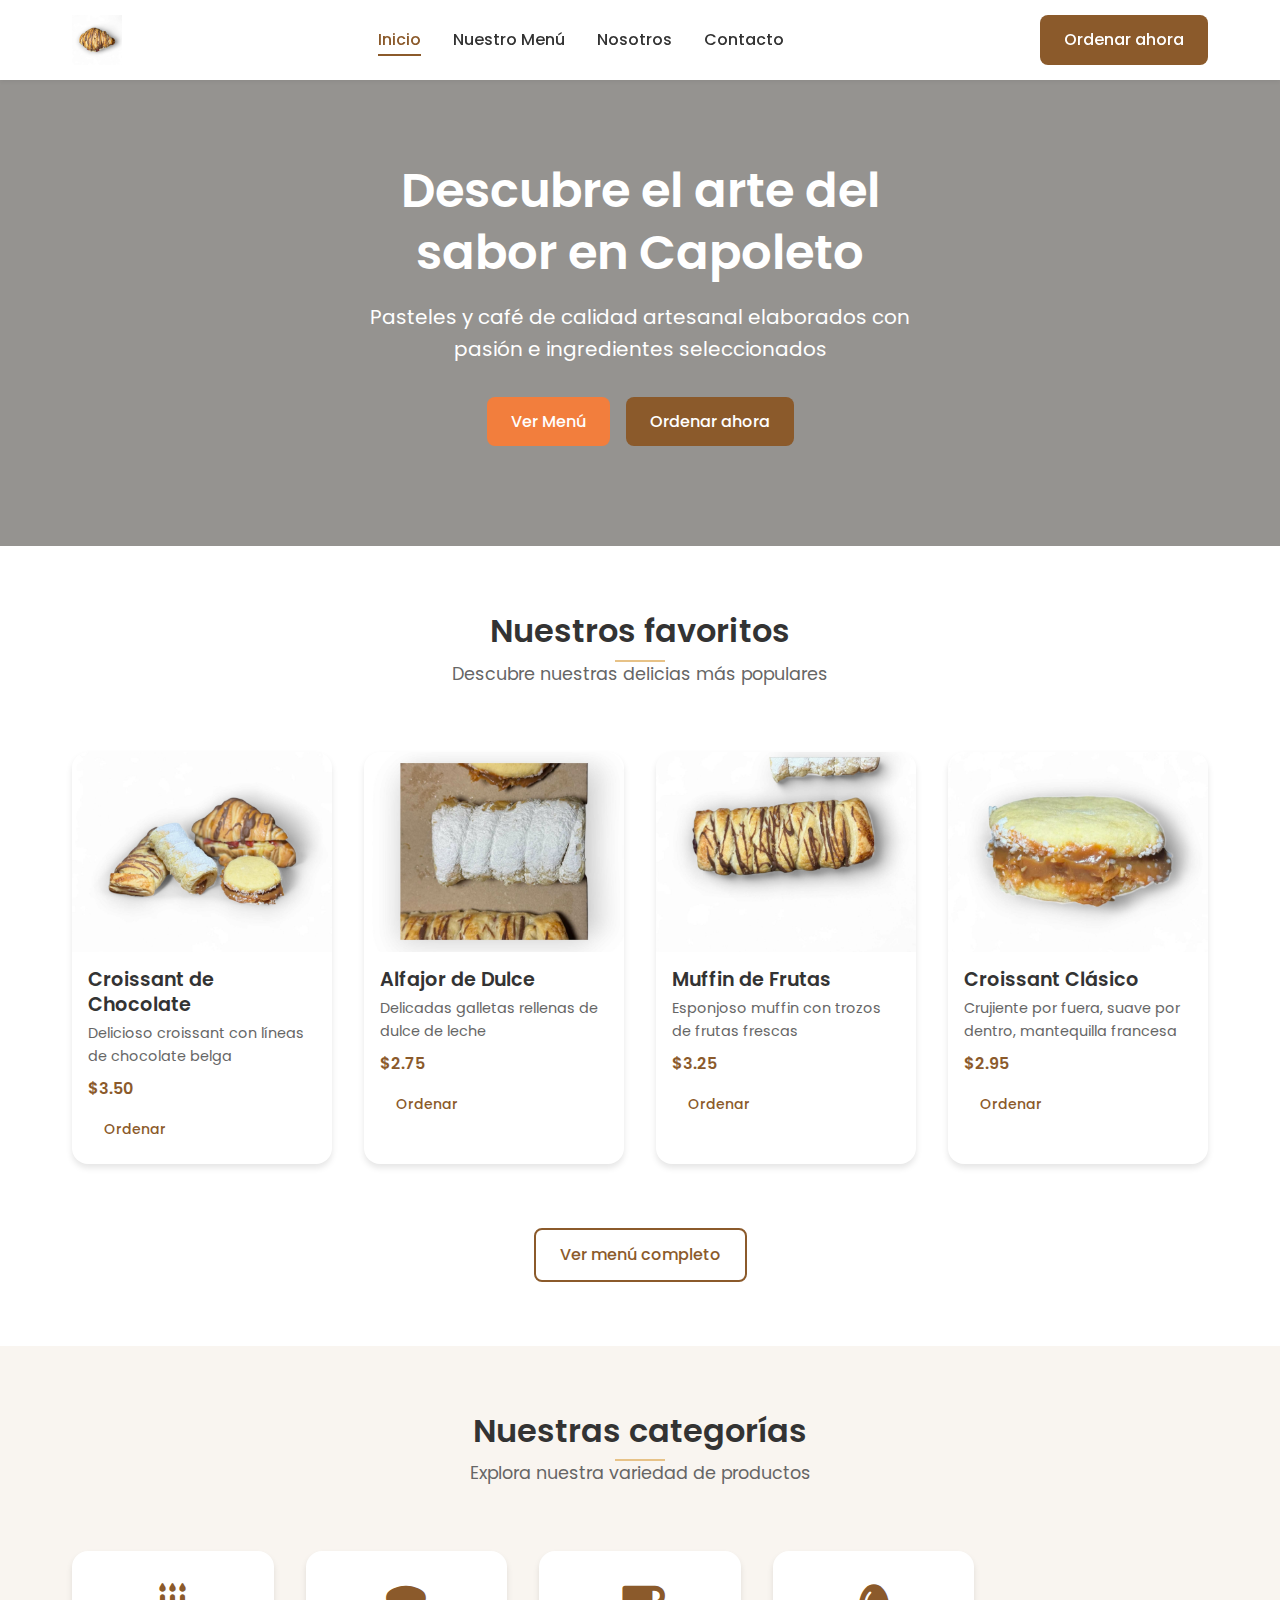
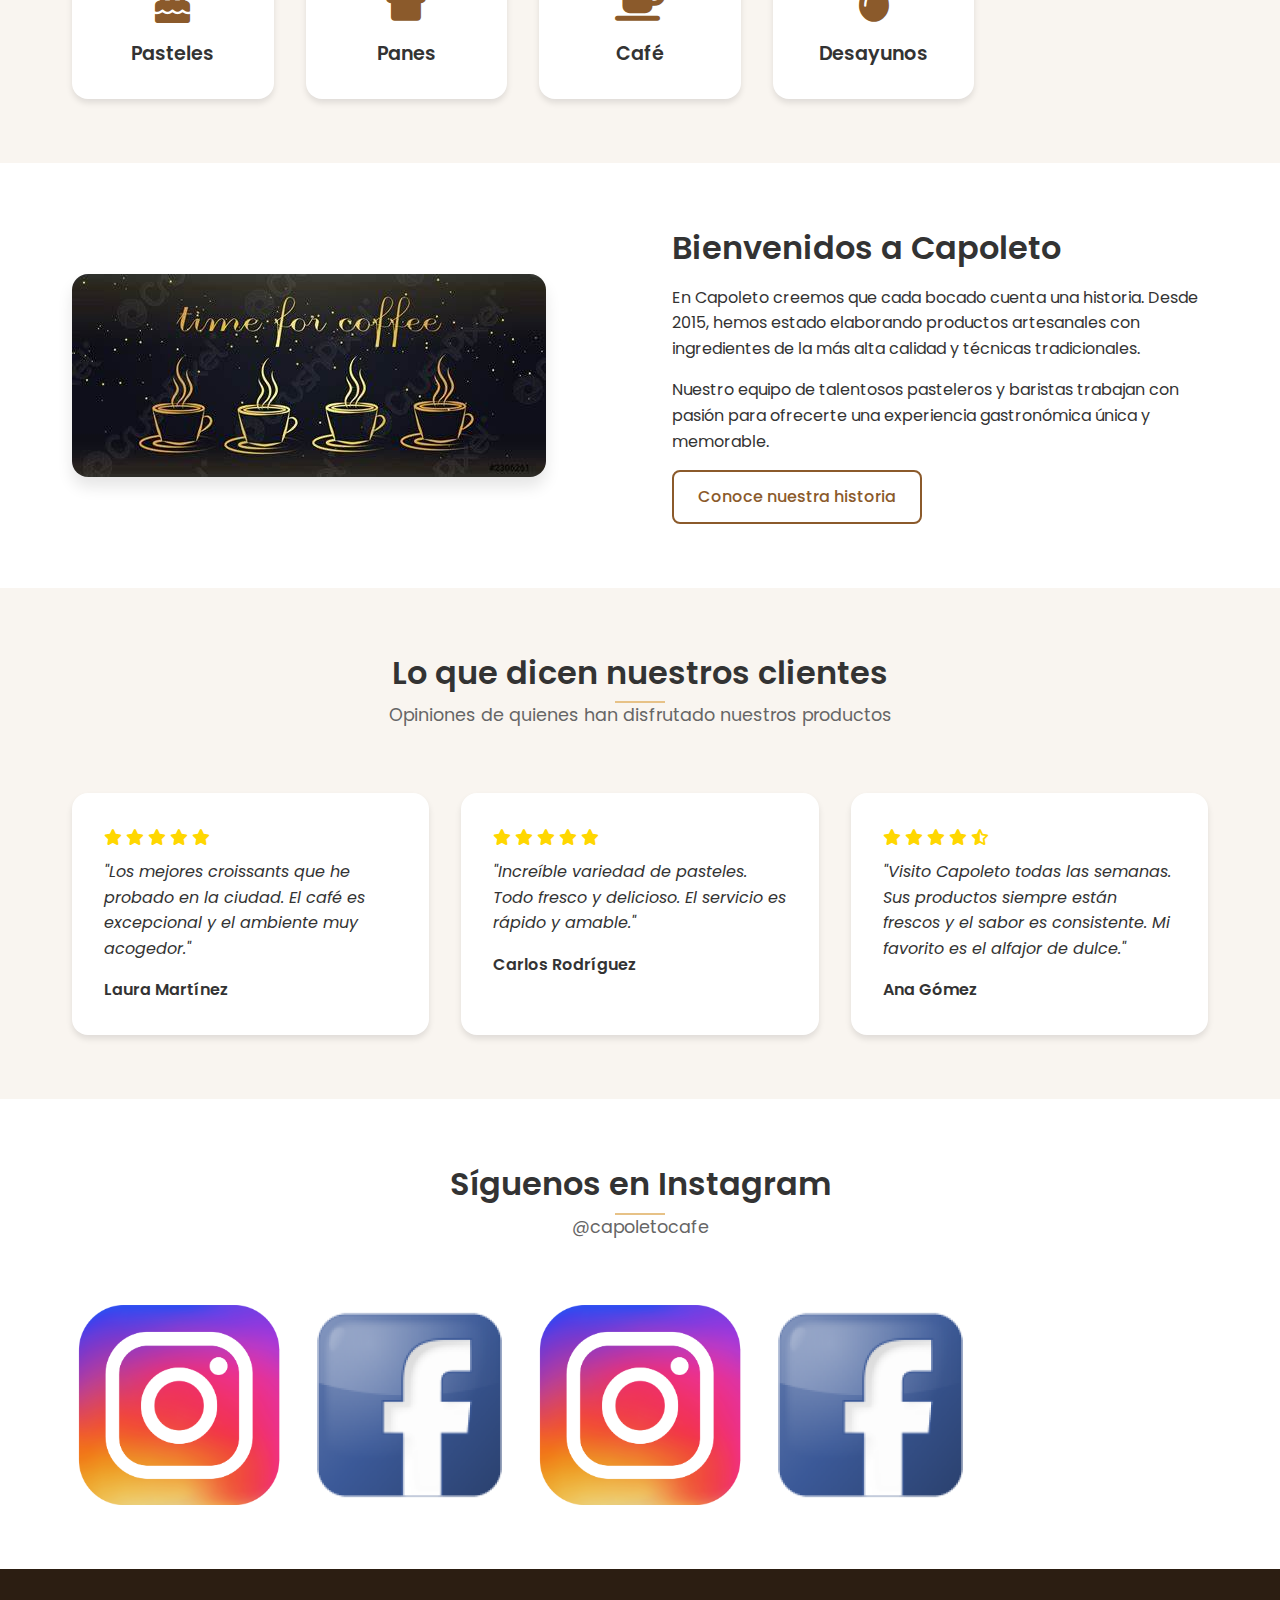
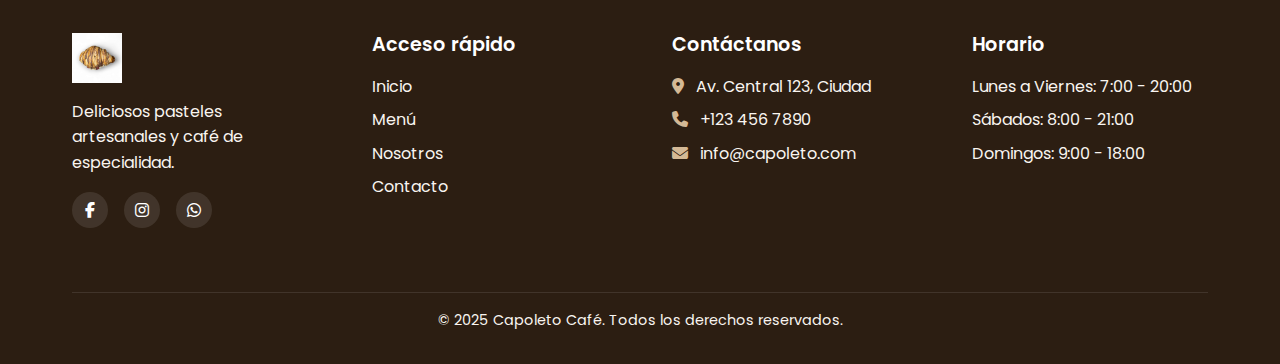
==== index.html @ 60fb5b4f "first commit" ====
<!DOCTYPE html>
<html lang="es">
<head>
    <meta charset="UTF-8">
    <meta name="viewport" content="width=device-width, initial-scale=1.0">
    <title>Capoleto Café | Sabores artesanales</title>
    <link rel="stylesheet" href="assets/css/style.css">
    <link rel="stylesheet" href="https://cdnjs.cloudflare.com/ajax/libs/font-awesome/6.4.0/css/all.min.css">
    <link rel="preconnect" href="https://fonts.googleapis.com">
    <link rel="preconnect" href="https://fonts.gstatic.com" crossorigin>
    <link href="https://fonts.googleapis.com/css2?family=Poppins:wght@300;400;500;600;700&display=swap" rel="stylesheet">
</head>
<body>
    <!-- Header -->
    <header class="header">
        <div class="container">
            <div class="header-wrapper">
                <div class="logo">
                    <a href="index.html">
                        <img src="assets/images/logo.jpg" alt="Capoleto Café">
                    </a>
                </div>
                <nav class="main-nav">
                    <ul>
                        <li><a href="index.html" class="active">Inicio</a></li>
                        <li><a href="menu.html">Nuestro Menú</a></li>
                        <li><a href="about.html">Nosotros</a></li>
                        <li><a href="contact.html">Contacto</a></li>
                    </ul>
                </nav>
                <div class="nav-buttons">
                    <a href="order.html" class="btn btn-primary">Ordenar ahora</a>
                    <button class="menu-toggle" id="menu-toggle">
                        <span></span>
                        <span></span>
                        <span></span>
                    </button>
                </div>
            </div>
        </div>
    </header>

    <!-- Hero Section -->
    <section class="hero">
        <div class="container">
            <div class="hero-content">
                <h1>Descubre el arte del sabor en Capoleto</h1>
                <p>Pasteles y café de calidad artesanal elaborados con pasión e ingredientes seleccionados</p>
                <div class="hero-buttons">
                    <a href="menu.html" class="btn btn-secondary">Ver Menú</a>
                    <a href="order.html" class="btn btn-primary">Ordenar ahora</a>
                </div>
            </div>
        </div>
    </section>

    <!-- Featured Products Section -->
    <section class="featured-products">
        <div class="container">
            <div class="section-header">
                <h2>Nuestros favoritos</h2>
                <p>Descubre nuestras delicias más populares</p>
            </div>
            <div class="products-grid">
                <div class="product-card">
                    <div class="product-image">
                        <img src="assets/images/products/pastry1.jpg" alt="Croissant de Chocolate">
                    </div>
                    <div class="product-info">
                        <h3>Croissant de Chocolate</h3>
                        <p>Delicioso croissant con líneas de chocolate belga</p>
                        <div class="product-price">$3.50</div>
                        <a href="order.html?product=croissant-chocolate" class="btn btn-sm">Ordenar</a>
                    </div>
                </div>
                <div class="product-card">
                    <div class="product-image">
                        <img src="assets/images/products/pastry2.jpg" alt="Alfajor de Dulce">
                    </div>
                    <div class="product-info">
                        <h3>Alfajor de Dulce</h3>
                        <p>Delicadas galletas rellenas de dulce de leche</p>
                        <div class="product-price">$2.75</div>
                        <a href="order.html?product=alfajor-dulce" class="btn btn-sm">Ordenar</a>
                    </div>
                </div>
                <div class="product-card">
                    <div class="product-image">
                        <img src="assets/images/products/pastry3.jpg" alt="Muffin de Frutas">
                    </div>
                    <div class="product-info">
                        <h3>Muffin de Frutas</h3>
                        <p>Esponjoso muffin con trozos de frutas frescas</p>
                        <div class="product-price">$3.25</div>
                        <a href="order.html?product=muffin-frutas" class="btn btn-sm">Ordenar</a>
                    </div>
                </div>
                <div class="product-card">
                    <div class="product-image">
                        <img src="assets/images/products/pastry4.jpg" alt="Croissant Clásico">
                    </div>
                    <div class="product-info">
                        <h3>Croissant Clásico</h3>
                        <p>Crujiente por fuera, suave por dentro, mantequilla francesa</p>
                        <div class="product-price">$2.95</div>
                        <a href="order.html?product=croissant-clasico" class="btn btn-sm">Ordenar</a>
                    </div>
                </div>
            </div>
            <div class="view-all">
                <a href="menu.html" class="btn btn-outline">Ver menú completo</a>
            </div>
        </div>
    </section>

    <!-- Categories Section -->
    <section class="categories">
        <div class="container">
            <div class="section-header">
                <h2>Nuestras categorías</h2>
                <p>Explora nuestra variedad de productos</p>
            </div>
            <div class="categories-grid">
                <a href="menu.html?category=pasteles" class="category-card">
                    <div class="category-icon">
                        <i class="fas fa-birthday-cake"></i>
                    </div>
                    <h3>Pasteles</h3>
                </a>
                <a href="menu.html?category=panes" class="category-card">
                    <div class="category-icon">
                        <i class="fas fa-bread-slice"></i>
                    </div>
                    <h3>Panes</h3>
                </a>
                <a href="menu.html?category=cafe" class="category-card">
                    <div class="category-icon">
                        <i class="fas fa-coffee"></i>
                    </div>
                    <h3>Café</h3>
                </a>
                <a href="menu.html?category=desayunos" class="category-card">
                    <div class="category-icon">
                        <i class="fas fa-egg"></i>
                    </div>
                    <h3>Desayunos</h3>
                </a>
            </div>
        </div>
    </section>

    <!-- About Us Preview Section -->
    <section class="about-preview">
        <div class="container">
            <div class="about-grid">
                <div class="about-image">
                    <img src="assets/images/about-cafe.jpeg" alt="Capoleto Café">
                </div>
                <div class="about-content">
                    <h2>Bienvenidos a Capoleto</h2>
                    <p>En Capoleto creemos que cada bocado cuenta una historia. Desde 2015, hemos estado elaborando productos artesanales con ingredientes de la más alta calidad y técnicas tradicionales.</p>
                    <p>Nuestro equipo de talentosos pasteleros y baristas trabajan con pasión para ofrecerte una experiencia gastronómica única y memorable.</p>
                    <a href="about.html" class="btn btn-outline">Conoce nuestra historia</a>
                </div>
            </div>
        </div>
    </section>

    <!-- Customer Reviews Section -->
    <section class="reviews">
        <div class="container">
            <div class="section-header">
                <h2>Lo que dicen nuestros clientes</h2>
                <p>Opiniones de quienes han disfrutado nuestros productos</p>
            </div>
            <div class="reviews-slider">
                <div class="review-card">
                    <div class="review-stars">
                        <i class="fas fa-star"></i>
                        <i class="fas fa-star"></i>
                        <i class="fas fa-star"></i>
                        <i class="fas fa-star"></i>
                        <i class="fas fa-star"></i>
                    </div>
                    <p class="review-text">"Los mejores croissants que he probado en la ciudad. El café es excepcional y el ambiente muy acogedor."</p>
                    <div class="reviewer">
                        <div class="reviewer-name">Laura Martínez</div>
                    </div>
                </div>
                <div class="review-card">
                    <div class="review-stars">
                        <i class="fas fa-star"></i>
                        <i class="fas fa-star"></i>
                        <i class="fas fa-star"></i>
                        <i class="fas fa-star"></i>
                        <i class="fas fa-star"></i>
                    </div>
                    <p class="review-text">"Increíble variedad de pasteles. Todo fresco y delicioso. El servicio es rápido y amable."</p>
                    <div class="reviewer">
                        <div class="reviewer-name">Carlos Rodríguez</div>
                    </div>
                </div>
                <div class="review-card">
                    <div class="review-stars">
                        <i class="fas fa-star"></i>
                        <i class="fas fa-star"></i>
                        <i class="fas fa-star"></i>
                        <i class="fas fa-star"></i>
                        <i class="fas fa-star-half-alt"></i>
                    </div>
                    <p class="review-text">"Visito Capoleto todas las semanas. Sus productos siempre están frescos y el sabor es consistente. Mi favorito es el alfajor de dulce."</p>
                    <div class="reviewer">
                        <div class="reviewer-name">Ana Gómez</div>
                    </div>
                </div>
            </div>
        </div>
    </section>

    <!-- Instagram Feed Section -->
    <section class="instagram-feed">
        <div class="container">
            <div class="section-header">
                <h2>Síguenos en Instagram</h2>
                <p>@capoletocafe</p>
            </div>
            <div class="instagram-grid">
                <a href="https://instagram.com/capoletocafe" class="instagram-item" target="_blank">
                    <img src="assets/images/redes/insta1.png" alt="Instagram Capoleto">
                </a>
                <a href="https://instagram.com/capoletocafe" class="instagram-item" target="_blank">
                    <img src="assets/images/redes/facebook.png" alt="Instagram Capoleto">
                </a>
                <a href="https://instagram.com/capoletocafe" class="instagram-item" target="_blank">
                    <img src="assets/images/redes/insta1.png" alt="Instagram Capoleto">
                </a>
                <a href="https://instagram.com/capoletocafe" class="instagram-item" target="_blank">
                    <img src="assets/images/redes/facebook.png" alt="Instagram Capoleto">
                </a>
            </div>
        </div>
    </section>

    <!-- Footer -->
    <footer class="footer">
        <div class="container">
            <div class="footer-grid">
                <div class="footer-info">
                    <img src="assets/images/logo.jpg" alt="Capoleto Café" class="footer-logo">
                    <p>Deliciosos pasteles artesanales y café de especialidad.</p>
                    <div class="social-links">
                        <a href="#" target="_blank"><i class="fab fa-facebook-f"></i></a>
                        <a href="#" target="_blank"><i class="fab fa-instagram"></i></a>
                        <a href="#" target="_blank"><i class="fab fa-whatsapp"></i></a>
                    </div>
                </div>
                <div class="footer-links">
                    <h4>Acceso rápido</h4>
                    <ul>
                        <li><a href="index.html">Inicio</a></li>
                        <li><a href="menu.html">Menú</a></li>
                        <li><a href="about.html">Nosotros</a></li>
                        <li><a href="contact.html">Contacto</a></li>
                    </ul>
                </div>
                <div class="footer-contact">
                    <h4>Contáctanos</h4>
                    <ul>
                        <li><i class="fas fa-map-marker-alt"></i> Av. Central 123, Ciudad</li>
                        <li><i class="fas fa-phone"></i> +123 456 7890</li>
                        <li><i class="fas fa-envelope"></i> info@capoleto.com</li>
                    </ul>
                </div>
                <div class="footer-hours">
                    <h4>Horario</h4>
                    <ul>
                        <li>Lunes a Viernes: 7:00 - 20:00</li>
                        <li>Sábados: 8:00 - 21:00</li>
                        <li>Domingos: 9:00 - 18:00</li>
                    </ul>
                </div>
            </div>
            <div class="footer-bottom">
                <p>&copy; 2025 Capoleto Café. Todos los derechos reservados.</p>
            </div>
        </div>
    </footer>

    <script src="assets/js/main.js"></script>
</body>
</html>
---- assets/css/style.css ----
/* 
* Capoleto Café - Main Stylesheet
* Author: Your Name
* Version: 1.0
*/

/* =========== Base Styles =========== */
:root {
    /* Colors */
    --primary-color: #8b5a2b;
    --primary-dark: #6a452a;
    --primary-light: #d4b996;
    --secondary-color: #f27e3d;
    --accent-color: #e7c287;
    --text-color: #333333;
    --text-light: #666666;
    --background-color: #ffffff;
    --background-alt: #f9f5f0;
    --border-color: #e1d7c6;
    --footer-bg: #2c1e12;
    --footer-text: #f9f5f0;
    
    /* Typography */
    --body-font: 'Poppins', sans-serif;
    --heading-font: 'Poppins', sans-serif;
    
    /* Spacing */
    --spacing-xs: 0.25rem;
    --spacing-sm: 0.5rem;
    --spacing-md: 1rem;
    --spacing-lg: 2rem;
    --spacing-xl: 4rem;
    
    /* Borders */
    --border-radius-sm: 4px;
    --border-radius-md: 8px;
    --border-radius-lg: 16px;
    --border-radius-xl: 24px;
    
    /* Shadows */
    --shadow-sm: 0 2px 4px rgba(0, 0, 0, 0.05);
    --shadow-md: 0 4px 6px rgba(0, 0, 0, 0.1);
    --shadow-lg: 0 10px 15px rgba(0, 0, 0, 0.1);
    
    /* Transitions */
    --transition-fast: 0.2s ease;
    --transition-normal: 0.3s ease;
    --transition-slow: 0.5s ease;
}

/* Reset & Base Styles */
* {
    margin: 0;
    padding: 0;
    box-sizing: border-box;
}

html {
    scroll-behavior: smooth;
}

body {
    font-family: var(--body-font);
    color: var(--text-color);
    line-height: 1.6;
    background-color: var(--background-color);
    font-size: 16px;
}

h1, h2, h3, h4, h5, h6 {
    font-family: var(--heading-font);
    font-weight: 600;
    line-height: 1.3;
    margin-bottom: var(--spacing-md);
    color: var(--text-color);
}

h1 {
    font-size: 2.5rem;
}

h2 {
    font-size: 2rem;
}

h3 {
    font-size: 1.5rem;
}

h4 {
    font-size: 1.25rem;
}

p {
    margin-bottom: var(--spacing-md);
}

a {
    color: var(--primary-color);
    text-decoration: none;
    transition: color var(--transition-fast);
}

a:hover {
    color: var(--primary-dark);
}

ul, ol {
    list-style-position: inside;
    margin-bottom: var(--spacing-md);
}

img {
    max-width: 100%;
    height: auto;
    display: block;
}

button, input, select, textarea {
    font-family: var(--body-font);
    font-size: 1rem;
}

/* =========== Layout =========== */
.container {
    width: 100%;
    max-width: 1200px;
    margin: 0 auto;
    padding: 0 var(--spacing-lg);
}

.section-header {
    text-align: center;
    margin-bottom: var(--spacing-xl);
}

.section-header h2 {
    position: relative;
    display: inline-block;
    margin-bottom: var(--spacing-sm);
}

.section-header h2:after {
    content: '';
    position: absolute;
    bottom: -10px;
    left: 50%;
    transform: translateX(-50%);
    width: 50px;
    height: 2px;
    background-color: var(--accent-color);
}

.section-header p {
    color: var(--text-light);
    font-size: 1.1rem;
}

/* =========== Components =========== */

/* Buttons */
.btn {
    display: inline-block;
    padding: 0.75rem 1.5rem;
    border-radius: var(--border-radius-md);
    font-weight: 500;
    text-align: center;
    cursor: pointer;
    transition: all var(--transition-fast);
    border: none;
    outline: none;
}

.btn-primary {
    background-color: var(--primary-color);
    color: white;
}

.btn-primary:hover {
    background-color: var(--primary-dark);
    color: white;
}

.btn-secondary {
    background-color: var(--secondary-color);
    color: white;
}

.btn-secondary:hover {
    background-color: #e06e30;
    color: white;
}

.btn-outline {
    background-color: transparent;
    border: 2px solid var(--primary-color);
    color: var(--primary-color);
}

.btn-outline:hover {
    background-color: var(--primary-color);
    color: white;
}

.btn-light {
    background-color: white;
    color: var(--primary-color);
}

.btn-light:hover {
    background-color: #f0f0f0;
}

.btn-sm {
    padding: 0.5rem 1rem;
    font-size: 0.875rem;
}

.btn-block {
    display: block;
    width: 100%;
}

/* Forms */
.form-group {
    margin-bottom: var(--spacing-md);
}

.form-group label {
    display: block;
    margin-bottom: var(--spacing-xs);
    font-weight: 500;
}

.form-group input,
.form-group select,
.form-group textarea {
    width: 100%;
    padding: 0.75rem;
    border: 1px solid var(--border-color);
    border-radius: var(--border-radius-sm);
    background-color: white;
    transition: border-color var(--transition-fast);
}

.form-group input:focus,
.form-group select:focus,
.form-group textarea:focus {
    border-color: var(--primary-color);
    outline: none;
}

/* =========== Header =========== */
.header {
    position: fixed;
    top: 0;
    left: 0;
    width: 100%;
    z-index: 1000;
    background-color: white;
    box-shadow: var(--shadow-sm);
    transition: all var(--transition-normal);
}

.header-wrapper {
    display: flex;
    align-items: center;
    justify-content: space-between;
    height: 80px;
}

.logo img {
    height: 50px;
}

.main-nav ul {
    display: flex;
    margin: 0;
    list-style: none;
}

.main-nav li {
    margin: 0 var(--spacing-md);
}

.main-nav a {
    font-weight: 500;
    color: var(--text-color);
    position: relative;
}

.main-nav a:hover, 
.main-nav a.active {
    color: var(--primary-color);
}

.main-nav a.active:after {
    content: '';
    position: absolute;
    bottom: -5px;
    left: 0;
    width: 100%;
    height: 2px;
    background-color: var(--primary-color);
}

.nav-buttons {
    display: flex;
    align-items: center;
}

.menu-toggle {
    display: none;
    background: none;
    border: none;
    cursor: pointer;
    margin-left: var(--spacing-md);
}

.menu-toggle span {
    display: block;
    width: 25px;
    height: 2px;
    background-color: var(--text-color);
    margin: 5px 0;
    transition: all var(--transition-fast);
}

/* =========== Hero Section =========== */
.hero {
    padding: 160px 0 100px;
    background-color: var(--background-alt);
    background-image: url('../images/hero-bg.jpg');
    background-size: cover;
    background-position: center;
    position: relative;
}

.hero:before {
    content: '';
    position: absolute;
    top: 0;
    left: 0;
    width: 100%;
    height: 100%;
    background-color: rgba(0, 0, 0, 0.4);
}

.hero-content {
    position: relative;
    max-width: 600px;
    text-align: center;
    margin: 0 auto;
}

.hero h1 {
    color: white;
    font-size: 3rem;
    margin-bottom: var(--spacing-md);
}

.hero p {
    color: white;
    font-size: 1.25rem;
    margin-bottom: var(--spacing-lg);
}

.hero-buttons {
    display: flex;
    justify-content: center;
    gap: var(--spacing-md);
}

/* =========== Featured Products Section =========== */
.featured-products {
    padding: var(--spacing-xl) 0;
}

.products-grid {
    display: grid;
    grid-template-columns: repeat(auto-fill, minmax(250px, 1fr));
    gap: var(--spacing-lg);
}

.product-card {
    background-color: white;
    border-radius: var(--border-radius-lg);
    overflow: hidden;
    box-shadow: var(--shadow-md);
    transition: transform var(--transition-normal);
}

.product-card:hover {
    transform: translateY(-5px);
}

.product-image {
    height: 200px;
    position: relative;
}

.product-image img {
    width: 100%;
    height: 100%;
    object-fit: cover;
}

.product-badge {
    position: absolute;
    top: 10px;
    right: 10px;
    background-color: var(--secondary-color);
    color: white;
    padding: 0.25rem 0.5rem;
    border-radius: var(--border-radius-sm);
    font-size: 0.75rem;
}

.product-info {
    padding: var(--spacing-md);
}

.product-info h3 {
    margin-bottom: var(--spacing-xs);
    font-size: 1.2rem;
}

.product-info p {
    color: var(--text-light);
    font-size: 0.9rem;
    margin-bottom: var(--spacing-sm);
}

.product-price {
    font-weight: 600;
    color: var(--primary-color);
    margin-bottom: var(--spacing-sm);
}

.view-all {
    text-align: center;
    margin-top: var(--spacing-xl);
}

/* =========== Categories Section =========== */
.categories {
    padding: var(--spacing-xl) 0;
    background-color: var(--background-alt);
}

.categories-grid {
    display: grid;
    grid-template-columns: repeat(auto-fill, minmax(200px, 1fr));
    gap: var(--spacing-lg);
}

.category-card {
    background-color: white;
    border-radius: var(--border-radius-lg);
    padding: var(--spacing-lg);
    text-align: center;
    box-shadow: var(--shadow-md);
    transition: all var(--transition-normal);
}

.category-card:hover {
    transform: translateY(-5px);
    background-color: var(--primary-color);
}

.category-card:hover h3,
.category-card:hover .category-icon i {
    color: white;
}

.category-icon {
    margin-bottom: var(--spacing-md);
}

.category-icon i {
    font-size: 2.5rem;
    color: var(--primary-color);
    transition: color var(--transition-normal);
}

.category-card h3 {
    font-size: 1.2rem;
    margin-bottom: 0;
    transition: color var(--transition-normal);
}

/* =========== About Preview Section =========== */
.about-preview {
    padding: var(--spacing-xl) 0;
}

.about-grid {
    display: grid;
    grid-template-columns: 1fr 1fr;
    gap: var(--spacing-xl);
    align-items: center;
}

.about-image img {
    border-radius: var(--border-radius-lg);
    box-shadow: var(--shadow-lg);
}

.about-content h2 {
    margin-bottom: var(--spacing-md);
}

.about-content p {
    margin-bottom: var(--spacing-md);
}

/* =========== Reviews Section =========== */
.reviews {
    padding: var(--spacing-xl) 0;
    background-color: var(--background-alt);
}

.reviews-slider {
    display: grid;
    grid-template-columns: repeat(auto-fill, minmax(300px, 1fr));
    gap: var(--spacing-lg);
}

.review-card {
    background-color: white;
    border-radius: var(--border-radius-lg);
    padding: var(--spacing-lg);
    box-shadow: var(--shadow-md);
}

.review-stars {
    color: gold;
    margin-bottom: var(--spacing-sm);
}

.review-text {
    font-style: italic;
    color: var(--text-color);
    margin-bottom: var(--spacing-md);
}

.reviewer {
    display: flex;
    align-items: center;
}

.reviewer-name {
    font-weight: 600;
}

/* =========== Instagram Feed Section =========== */
.instagram-feed {
    padding: var(--spacing-xl) 0;
}

.instagram-grid {
    display: grid;
    grid-template-columns: repeat(auto-fill, minmax(200px, 1fr));
    gap: var(--spacing-md);
}

.instagram-item {
    height: 200px;
    overflow: hidden;
    position: relative;
}

.instagram-item img {
    width: 100%;
    height: 100%;
    object-fit: cover;
    transition: transform var(--transition-normal);
}

.instagram-item:hover img {
    transform: scale(1.1);
}

/* =========== Footer =========== */
.footer {
    background-color: var(--footer-bg);
    color: var(--footer-text);
    padding-top: var(--spacing-xl);
}

.footer-grid {
    display: grid;
    grid-template-columns: repeat(auto-fit, minmax(200px, 1fr));
    gap: var(--spacing-xl);
    padding-bottom: var(--spacing-xl);
}

.footer-logo {
    height: 50px;
    margin-bottom: var(--spacing-md);
}

.footer-info p {
    margin-bottom: var(--spacing-md);
}

.social-links {
    display: flex;
    gap: var(--spacing-md);
}

.social-links a {
    display: flex;
    align-items: center;
    justify-content: center;
    width: 36px;
    height: 36px;
    background-color: rgba(255, 255, 255, 0.1);
    border-radius: 50%;
    color: white;
    transition: background-color var(--transition-fast);
}

.social-links a:hover {
    background-color: var(--primary-light);
    color: var(--primary-dark);
}

.footer h4 {
    color: white;
    margin-bottom: var(--spacing-md);
    font-size: 1.2rem;
}

.footer-links ul,
.footer-contact ul,
.footer-hours ul {
    list-style: none;
    margin: 0;
    padding: 0;
}

.footer-links li,
.footer-contact li,
.footer-hours li {
    margin-bottom: var(--spacing-sm);
}

.footer-links a {
    color: var(--footer-text);
    transition: color var(--transition-fast);
}

.footer-links a:hover {
    color: var(--primary-light);
}

.footer-contact i {
    margin-right: var(--spacing-sm);
    color: var(--primary-light);
}

.footer-bottom {
    text-align: center;
    padding: var(--spacing-md) 0;
    border-top: 1px solid rgba(255, 255, 255, 0.1);
    font-size: 0.9rem;
}

/* =========== Menu Page =========== */
.menu-hero {
    padding: 160px 0 80px;
    background-color: var(--background-alt);
    background-image: url('../images/menu-bg.jpg');
    background-size: cover;
    background-position: center;
    position: relative;
    text-align: center;
}

.menu-hero:before {
    content: '';
    position: absolute;
    top: 0;
    left: 0;
    width: 100%;
    height: 100%;
    background-color: rgba(0, 0, 0, 0.5);
}

.menu-hero-content {
    position: relative;
    max-width: 600px;
    margin: 0 auto;
}

.menu-hero h1 {
    color: white;
    font-size: 3rem;
    margin-bottom: var(--spacing-sm);
}

.menu-hero p {
    color: white;
    font-size: 1.25rem;
}

.menu-nav {
    background-color: white;
    box-shadow: var(--shadow-sm);
    padding: var(--spacing-md) 0;
    position: sticky;
    top: 80px;
    z-index: 100;
}

.menu-tabs {
    display: flex;
    justify-content: center;
    gap: var(--spacing-md);
    flex-wrap: wrap;
}

.menu-tab {
    padding: 0.5rem 1rem;
    background: none;
    border: none;
    cursor: pointer;
    font-weight: 500;
    color: var(--text-color);
    transition: color var(--transition-fast);
    position: relative;
}

.menu-tab:hover,
.menu-tab.active {
    color: var(--primary-color);
}

.menu-tab.active:after {
    content: '';
    position: absolute;
    bottom: -5px;
    left: 0;
    width: 100%;
    height: 2px;
    background-color: var(--primary-color);
}

.menu-products {
    padding: var(--spacing-xl) 0;
}

.order-banner {
    background-color: var(--primary-color);
    color: white;
    padding: var(--spacing-xl) 0;
    text-align: center;
}

.banner-content h2 {
    color: white;
    margin-bottom: var(--spacing-sm);
}

.banner-content p {
    margin-bottom: var(--spacing-lg);
    font-size: 1.1rem;
}

/* =========== About Page =========== */
.about-hero {
    padding: 160px 0 80px;
    background-color: var(--background-alt);
    background-image: url('../images/about-bg.jpg');
    background-size: cover;
    background-position: center;
    position: relative;
    text-align: center;
}

.about-hero:before {
    content: '';
    position: absolute;
    top: 0;
    left: 0;
    width: 100%;
    height: 100%;
    background-color: rgba(0, 0, 0, 0.5);
}

.about-hero-content {
    position: relative;
    max-width: 600px;
    margin: 0 auto;
}

.about-hero h1 {
    color: white;
    font-size: 3rem;
    margin-bottom: var(--spacing-sm);
}

.about-hero p {
    color: white;
    font-size: 1.25rem;
}

.our-story {
    padding: var(--spacing-xl) 0;
}

.story-content {
    display: grid;
    grid-template-columns: 1fr 1fr;
    gap: var(--spacing-xl);
    align-items: center;
}

.story-image img {
    border-radius: var(--border-radius-lg);
    box-shadow: var(--shadow-lg);
}

.our-values {
    padding: var(--spacing-xl) 0;
    background-color: var(--background-alt);
}

.values-grid {
    display: grid;
    grid-template-columns: repeat(auto-fill, minmax(250px, 1fr));
    gap: var(--spacing-lg);
}

.value-card {
    background-color: white;
    border-radius: var(--border-radius-lg);
    padding: var(--spacing-lg);
    text-align: center;
    box-shadow: var(--shadow-md);
}

.value-icon {
    width: 80px;
    height: 80px;
    background-color: var(--primary-light);
    border-radius: 50%;
    display: flex;
    align-items: center;
    justify-content: center;
    margin: 0 auto var(--spacing-md);
}

.value-icon i {
    font-size: 2rem;
    color: var(--primary-dark);
}

.value-card h3 {
    margin-bottom: var(--spacing-sm);
}

.our-team {
    padding: var(--spacing-xl) 0;
}

.team-grid {
    display: grid;
    grid-template-columns: repeat(auto-fill, minmax(250px, 1fr));
    gap: var(--spacing-lg);
}

.team-member {
    text-align: center;
}

.member-image {
    width: 200px;
    height: 200px;
    border-radius: 50%;
    overflow: hidden;
    margin: 0 auto var(--spacing-md);
    box-shadow: var(--shadow-md);
}

.member-image img {
    width: 100%;
    height: 100%;
    object-fit: cover;
}

.team-member h3 {
    margin-bottom: var(--spacing-xs);
}

.member-role {
    color: var(--primary-color);
    font-weight: 500;
    margin-bottom: var(--spacing-sm);
}

.member-bio {
    font-size: 0.9rem;
}

.testimonials {
    padding: var(--spacing-xl) 0;
    background-color: var(--background-alt);
}

.testimonials-slider {
    display: grid;
    grid-template-columns: repeat(auto-fill, minmax(300px, 1fr));
    gap: var(--spacing-lg);
}

.testimonial-card {
    background-color: white;
    border-radius: var(--border-radius-lg);
    overflow: hidden;
    box-shadow: var(--shadow-md);
}

.testimonial-content {
    padding: var(--spacing-lg);
}

.testimonial-content i {
    font-size: 1.5rem;
    color: var(--primary-light);
    margin-bottom: var(--spacing-md);
}

.testimonial-content p {
    font-style: italic;
    margin-bottom: var(--spacing-lg);
}

.testimonial-author {
    display: flex;
    align-items: center;
}

.author-image {
    width: 60px;
    height: 60px;
    border-radius: 50%;
    overflow: hidden;
    margin-right: var(--spacing-md);
}

.author-image img {
    width: 100%;
    height: 100%;
    object-fit: cover;
}

.author-info h4 {
    margin-bottom: 0;
}

.author-info p {
    margin-bottom: 0;
    font-size: 0.9rem;
    color: var(--text-light);
}

.join-team {
    padding: var(--spacing-xl) 0;
}

.join-content {
    display: grid;
    grid-template-columns: 1fr 1fr;
    gap: var(--spacing-xl);
    align-items: center;
}

.join-text h2 {
    margin-bottom: var(--spacing-md);
}

.join-text p {
    margin-bottom: var(--spacing-lg);
}

.join-image img {
    border-radius: var(--border-radius-lg);
    box-shadow: var(--shadow-lg);
}

/* =========== Contact Page =========== */
.contact-hero {
    padding: 160px 0 80px;
    background-color: var(--background-alt);
    background-image: url('../images/contact-bg.jpg');
    background-size: cover;
    background-position: center;
    position: relative;
    text-align: center;
}

.contact-hero:before {
    content: '';
    position: absolute;
    top: 0;
    left: 0;
    width: 100%;
    height: 100%;
    background-color: rgba(0, 0, 0, 0.5);
}

.contact-hero-content {
    position: relative;
    max-width: 600px;
    margin: 0 auto;
}

.contact-hero h1 {
    color: white;
    font-size: 3rem;
    margin-bottom: var(--spacing-sm);
}

.contact-hero p {
    color: white;
    font-size: 1.25rem;
}

.contact-info {
    padding: var(--spacing-xl) 0;
}

.contact-grid {
    display: grid;
    grid-template-columns: repeat(auto-fill, minmax(250px, 1fr));
    gap: var(--spacing-lg);
}

.contact-card {
    background-color: white;
    border-radius: var(--border-radius-lg);
    padding: var(--spacing-lg);
    text-align: center;
    box-shadow: var(--shadow-md);
}

.contact-icon {
    width: 70px;
    height: 70px;
    background-color: var(--primary-light);
    border-radius: 50%;
    display: flex;
    align-items: center;
    justify-content: center;
    margin: 0 auto var(--spacing-md);
}

.contact-icon i {
    font-size: 1.5rem;
    color: var(--primary-dark);
}

.contact-card h3 {
    margin-bottom: var(--spacing-sm);
}

.contact-card p {
    margin-bottom: var(--spacing-xs);
    font-size: 0.9rem;
}

.contact-form-section {
    padding: var(--spacing-xl) 0;
    background-color: var(--background-alt);
}

.contact-wrapper {
    display: grid;
    grid-template-columns: 1fr 1fr;
    gap: var(--spacing-xl);
}

.contact-form {
    display: grid;
    grid-template-columns: 1fr 1fr;
    gap: var(--spacing-md);
}

.full-width {
    grid-column: span 2;
}

.map-container {
    height: 100%;
    min-height: 400px;
    border-radius: var(--border-radius-lg);
    overflow: hidden;
    box-shadow: var(--shadow-md);
}

.map-container iframe {
    border: 0;
}

.faq-section {
    padding: var(--spacing-xl) 0;
}

.faq-container {
    max-width: 800px;
    margin: 0 auto;
}

.faq-item {
    border-bottom: 1px solid var(--border-color);
    margin-bottom: var(--spacing-md);
}

.faq-question {
    display: flex;
    justify-content: space-between;
    align-items: center;
    padding: var(--spacing-md) 0;
    cursor: pointer;
}

.faq-question h3 {
    margin-bottom: 0;
    font-size: 1.1rem;
}

.faq-answer {
    padding-bottom: var(--spacing-md);
    display: none;
}

.faq-icon i {
    transition: transform var(--transition-fast);
}

.faq-item.active .faq-icon i {
    transform: rotate(180deg);
}

.newsletter {
    padding: var(--spacing-xl) 0;
    background-color: var(--primary-color);
    color: white;
}

.newsletter-content {
    max-width: 600px;
    margin: 0 auto;
    text-align: center;
}

.newsletter-text h2 {
    color: white;
    margin-bottom: var(--spacing-sm);
}

.newsletter-text p {
    margin-bottom: var(--spacing-lg);
}

.newsletter-form {
    display: flex;
    gap: var(--spacing-sm);
}

.newsletter-form input {
    flex: 1;
    padding: 0.75rem;
    border: none;
    border-radius: var(--border-radius-md);
}

/* =========== Order Page =========== */
.order-process {
    padding: 160px 0 var(--spacing-xl);
}

.order-steps {
    display: flex;
    justify-content: center;
    margin-bottom: var(--spacing-xl);
}

.step {
    display: flex;
    flex-direction: column;
    align-items: center;
    margin: 0 var(--spacing-lg);
    position: relative;
}

.step:not(:last-child):after {
    content: '';
    position: absolute;
    top: 25px;
    right: -70px;
    width: 60px;
    height: 2px;
    background-color: var(--border-color);
}

.step.active .step-number {
    background-color: var(--primary-color);
    color: white;
}

.step-number {
    width: 50px;
    height: 50px;
    border-radius: 50%;
    background-color: var(--background-alt);
    display: flex;
    align-items: center;
    justify-content: center;
    font-weight: 600;
    margin-bottom: var(--spacing-sm);
    border: 2px solid var(--primary-color);
    color: var(--primary-color);
}

.step-text {
    font-weight: 500;
}

.order-content {
    display: grid;
    grid-template-columns: 2fr 1fr;
    gap: var(--spacing-xl);
}

.hidden {
    display: none;
}

.order-categories {
    display: flex;
    flex-wrap: wrap;
    gap: var(--spacing-sm);
    margin-bottom: var(--spacing-lg);
}

.category-btn {
    padding: 0.5rem 1rem;
    background-color: var(--background-alt);
    border: none;
    border-radius: var(--border-radius-sm);
    cursor: pointer;
    font-weight: 500;
}

.category-btn.active {
    background-color: var(--primary-color);
    color: white;
}

.order-items {
    display: grid;
    gap: var(--spacing-md);
}

.order-item {
    display: grid;
    grid-template-columns: 80px 1fr auto;
    align-items: center;
    gap: var(--spacing-md);
    padding: var(--spacing-md);
    background-color: white;
    border-radius: var(--border-radius-md);
    box-shadow: var(--shadow-sm);
}

.item-image {
    width: 80px;
    height: 80px;
    border-radius: var(--border-radius-sm);
    overflow: hidden;
}

.item-image img {
    width: 100%;
    height: 100%;
    object-fit: cover;
}

.item-details h3 {
    font-size: 1.1rem;
    margin-bottom: var(--spacing-xs);
}

.item-details p {
    font-size: 0.9rem;
    color: var(--text-light);
    margin-bottom: var(--spacing-xs);
}

.item-price {
    font-weight: 600;
    color: var(--primary-color);
}

.item-quantity {
    display: flex;
    align-items: center;
}

.quantity-btn {
    width: 30px;
    height: 30px;
    border: none;
    background-color: var(--background-alt);
    border-radius: 50%;
    display: flex;
    align-items: center;
    justify-content: center;
    cursor: pointer;
    font-weight: bold;
}

.item-quantity input {
    width: 40px;
    text-align: center;
    border: none;
    background: none;
    font-weight: 600;
    margin: 0 var(--spacing-sm);
}

.order-summary {
    background-color: white;
    border-radius: var(--border-radius-lg);
    padding: var(--spacing-lg);
    box-shadow: var(--shadow-md);
    position: sticky;
    top: 100px;
    align-self: flex-start;
}

.order-summary h3 {
    margin-bottom: var(--spacing-md);
    padding-bottom: var(--spacing-sm);
    border-bottom: 1px solid var(--border-color);
}

.order-list {
    margin-bottom: var(--spacing-lg);
    max-height: 300px;
    overflow-y: auto;
}

.order-item-row {
    display: flex;
    justify-content: space-between;
    align-items: center;
    margin-bottom: var(--spacing-sm);
    padding-bottom: var(--spacing-sm);
    border-bottom: 1px solid var(--border-color);
}

.order-item-details {
    flex: 1;
}

.order-item-name {
    font-weight: 500;
}

.order-item-price {
    color: var(--text-light);
    font-size: 0.9rem;
}

.order-item-total {
    font-weight: 600;
}

.empty-cart {
    color: var(--text-light);
    text-align: center;
    font-style: italic;
}

.order-total {
    padding-top: var(--spacing-md);
    border-top: 1px solid var(--border-color);
}

.subtotal, 
.delivery-fee, 
.total {
    display: flex;
    justify-content: space-between;
    margin-bottom: var(--spacing-sm);
}

.total {
    font-weight: 600;
    font-size: 1.1rem;
    color: var(--primary-color);
}

.step-buttons {
    display: flex;
    justify-content: space-between;
    margin-top: var(--spacing-lg);
}

.delivery-options {
    display: flex;
    flex-direction: column;
    gap: var(--spacing-sm);
}

.radio-container {
    display: flex;
    align-items: center;
    position: relative;
    padding-left: 30px;
    cursor: pointer;
}

.radio-container input {
    position: absolute;
    opacity: 0;
    cursor: pointer;
}

.radio-custom {
    position: absolute;
    top: 0;
    left: 0;
    height: 20px;
    width: 20px;
    background-color: white;
    border: 2px solid var(--border-color);
    border-radius: 50%;
}

.radio-container input:checked ~ .radio-custom:after {
    content: '';
    position: absolute;
    top: 4px;
    left: 4px;
    width: 8px;
    height: 8px;
    border-radius: 50%;
    background-color: var(--primary-color);
}

.confirmation-section {
    background-color: white;
    border-radius: var(--border-radius-md);
    padding: var(--spacing-md);
    margin-bottom: var(--spacing-md);
    box-shadow: var(--shadow-sm);
}

.confirmation-section h4 {
    font-size: 1.1rem;
    margin-bottom: var(--spacing-md);
    padding-bottom: var(--spacing-sm);
    border-bottom: 1px solid var(--border-color);
}

.confirmation-info p {
    margin-bottom: var(--spacing-xs);
}

.payment-methods {
    display: flex;
    gap: var(--spacing-md);
    margin-top: var(--spacing-sm);
}

.payment-methods span {
    display: flex;
    align-items: center;
    gap: var(--spacing-xs);
}

/* =========== Responsive Styles =========== */
@media (max-width: 1024px) {
    .about-grid,
    .story-content,
    .join-content,
    .contact-wrapper {
        grid-template-columns: 1fr;
    }
    
    .about-image,
    .story-image,
    .join-image {
        margin-bottom: var(--spacing-lg);
    }
}

@media (max-width: 768px) {
    .main-nav {
        display: none;
    }
    
    .menu-toggle {
        display: block;
    }
    
    .hero h1 {
        font-size: 2.5rem;
    }
    
    .order-content {
        grid-template-columns: 1fr;
    }
    
    .order-summary {
        position: static;
        margin-top: var(--spacing-lg);
    }
    
    .contact-form {
        grid-template-columns: 1fr;
    }
    
    .full-width {
        grid-column: span 1;
    }
    
    .newsletter-form {
        flex-direction: column;
    }
}

@media (max-width: 576px) {
    h1 {
        font-size: 2rem;
    }
    
    h2 {
        font-size: 1.5rem;
    }
    
    .hero-buttons {
        flex-direction: column;
        gap: var(--spacing-sm);
    }
    
    .order-item {
        grid-template-columns: 60px 1fr;
    }
    
    .item-quantity {
        grid-column: span 2;
        justify-content: flex-end;
    }
}
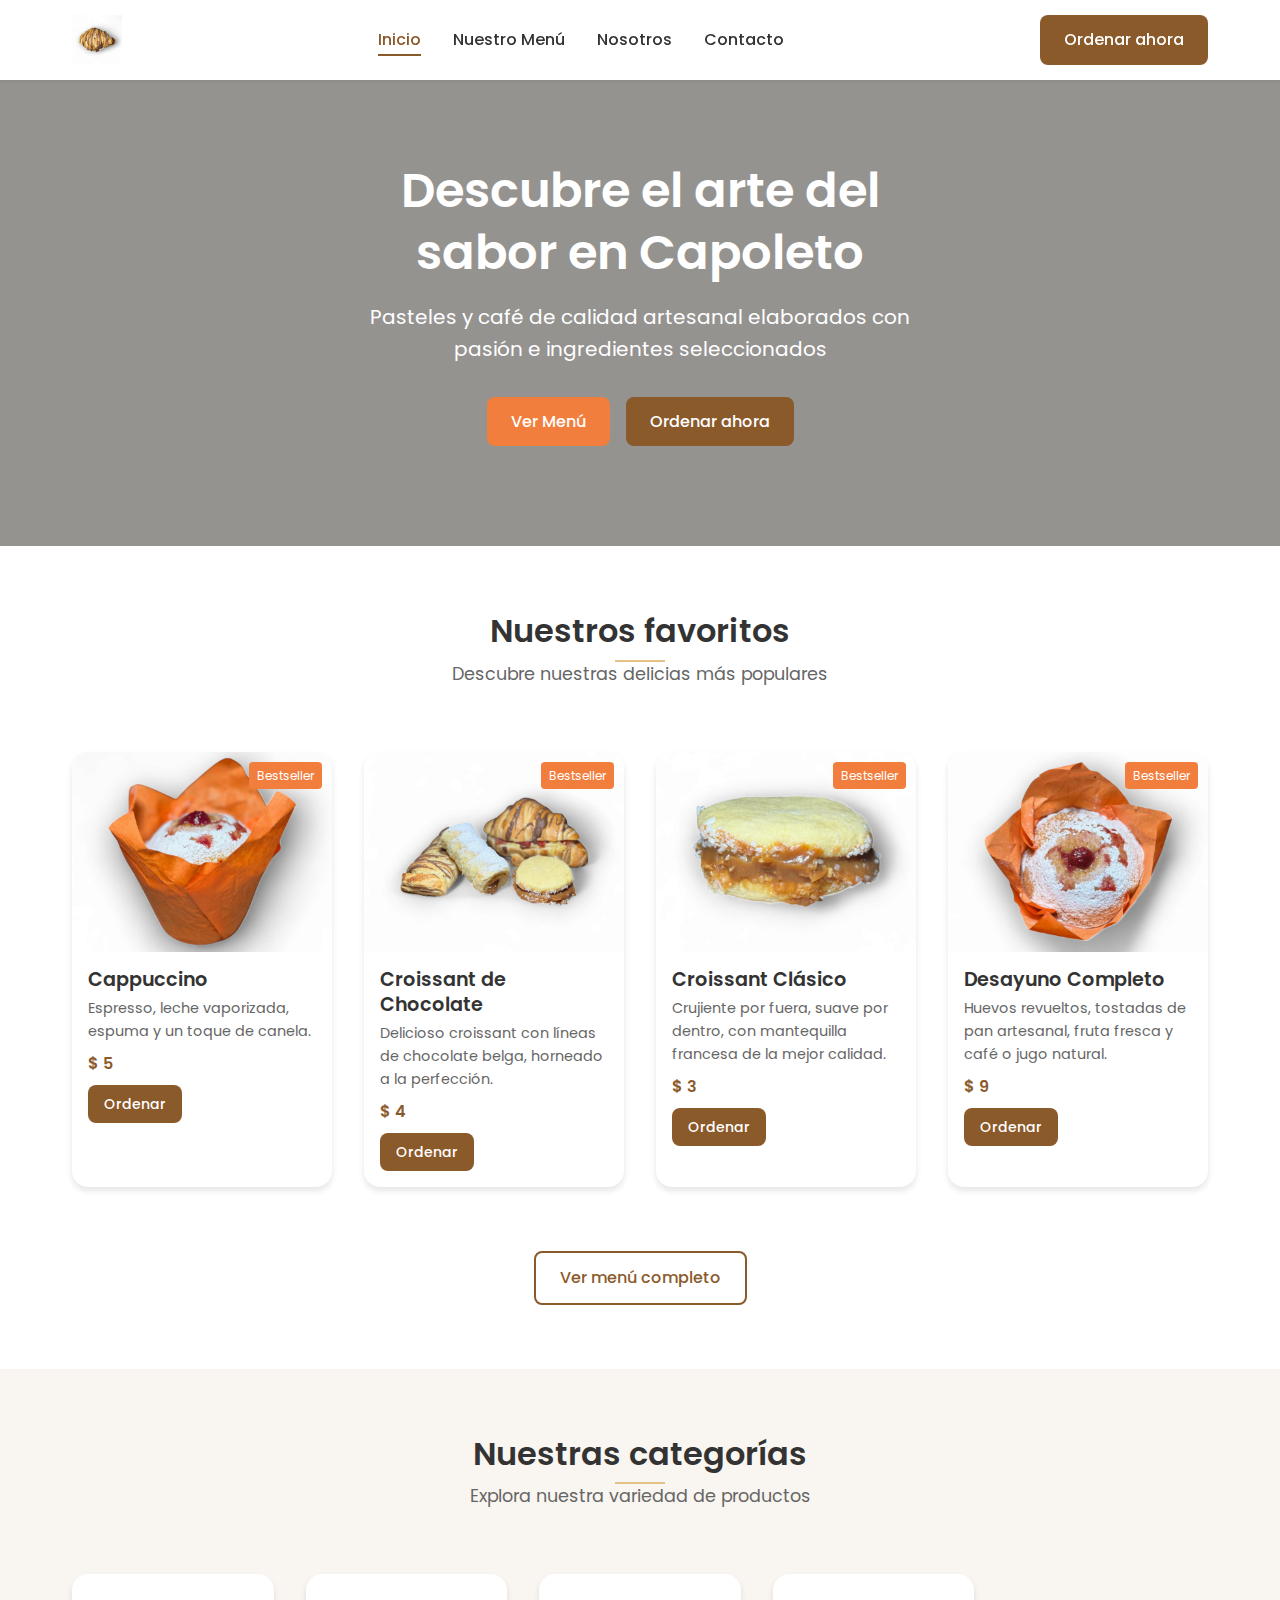
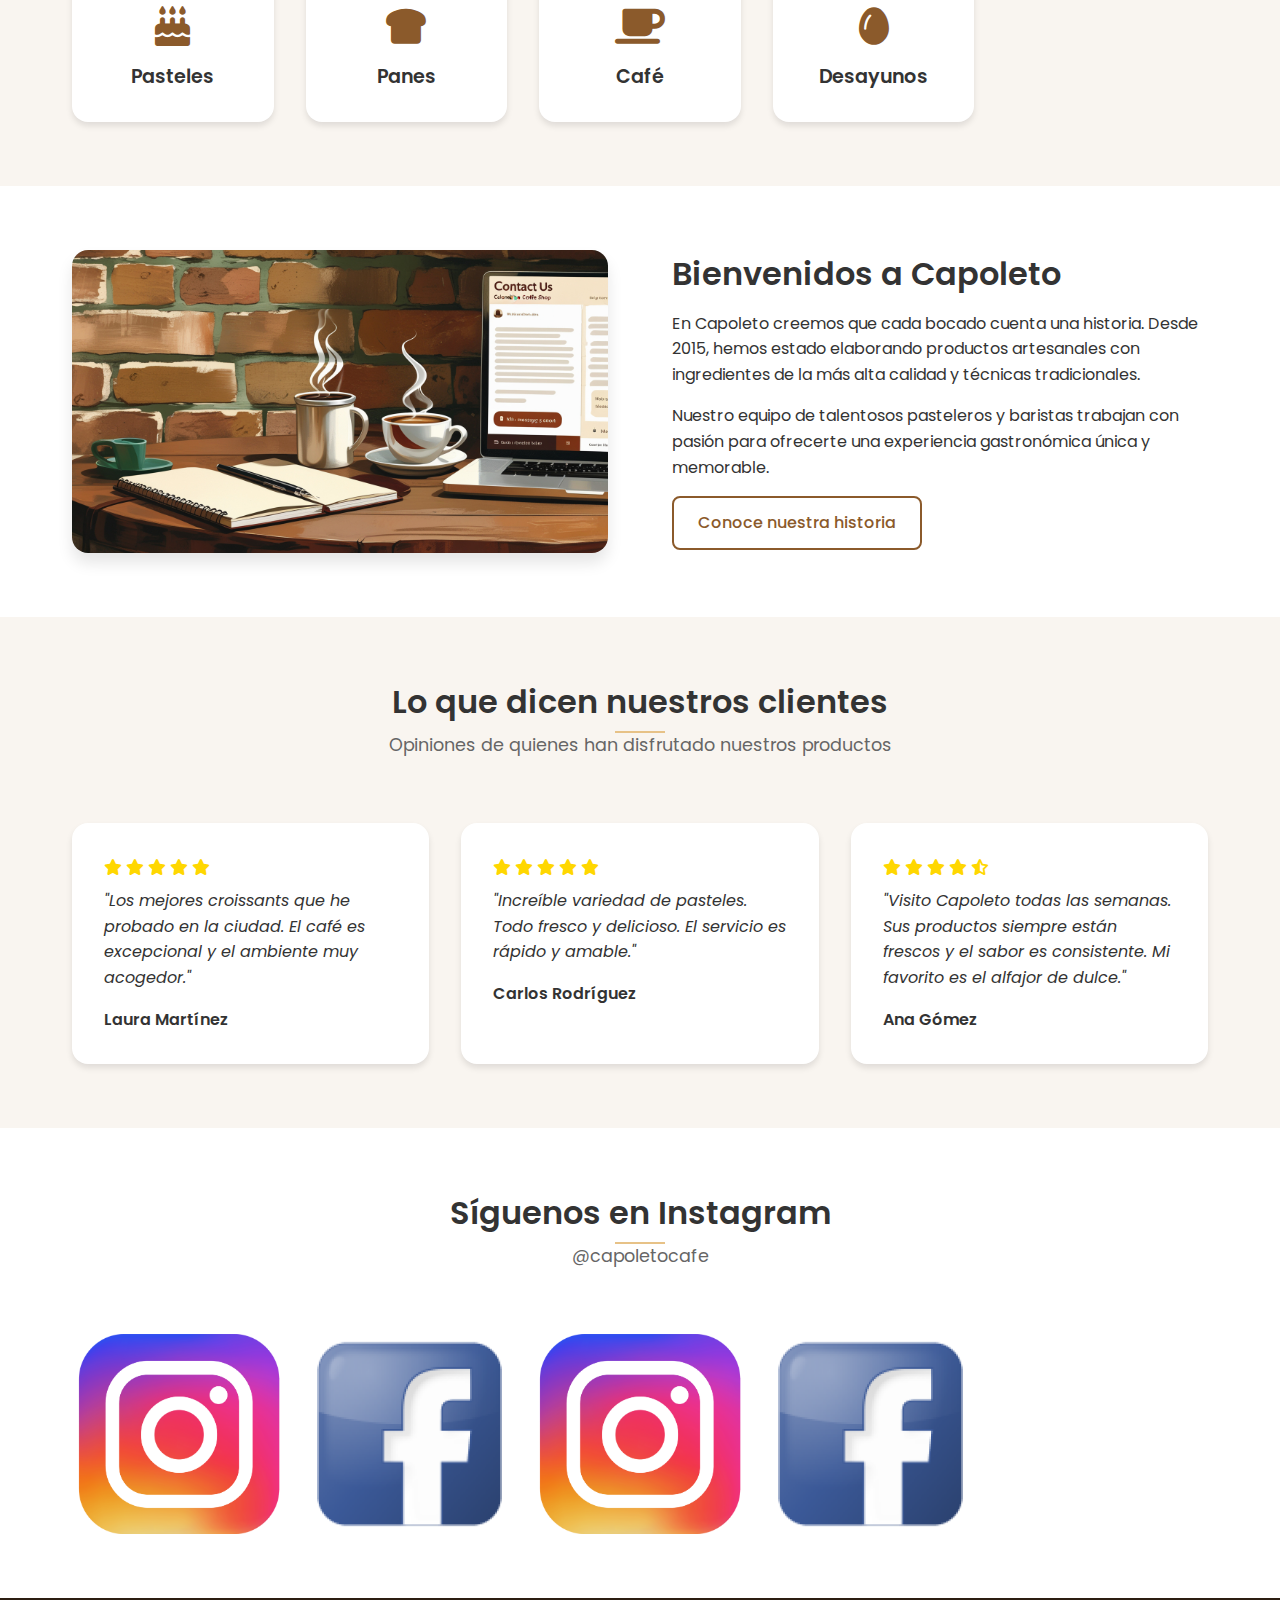
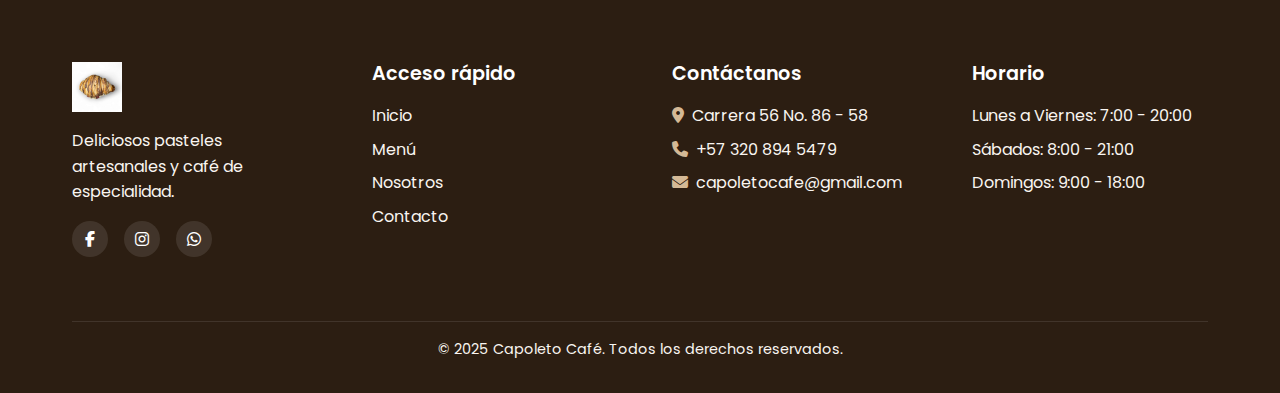
==== commit 552b1519: "new products" ====
--- a/index.html
+++ b/index.html
@@ -154,7 +154,7 @@
         <div class="container">
             <div class="about-grid">
                 <div class="about-image">
-                    <img src="assets/images/about-cafe.jpeg" alt="Capoleto Café">
+                    <img src="assets/images/about-cafe.jpg" alt="Capoleto Café">
                 </div>
                 <div class="about-content">
                     <h2>Bienvenidos a Capoleto</h2>
@@ -266,9 +266,9 @@
                 <div class="footer-contact">
                     <h4>Contáctanos</h4>
                     <ul>
-                        <li><i class="fas fa-map-marker-alt"></i> Av. Central 123, Ciudad</li>
-                        <li><i class="fas fa-phone"></i> +123 456 7890</li>
-                        <li><i class="fas fa-envelope"></i> info@capoleto.com</li>
+                        <li><i class="fas fa-map-marker-alt"></i>Carrera 56 No. 86 - 58</li>
+                        <li><i class="fas fa-phone"></i>+57 320 894 5479</li>
+                        <li><i class="fas fa-envelope"></i>capoletocafe@gmail.com</li>
                     </ul>
                 </div>
                 <div class="footer-hours">
--- a/assets/css/style.css
+++ b/assets/css/style.css
@@ -994,7 +994,7 @@
 .contact-hero {
     padding: 160px 0 80px;
     background-color: var(--background-alt);
-    background-image: url('../images/contact-bg.jpg');
+    background-image: url('../images/about-cafe.jpg');
     background-size: cover;
     background-position: center;
     position: relative;
